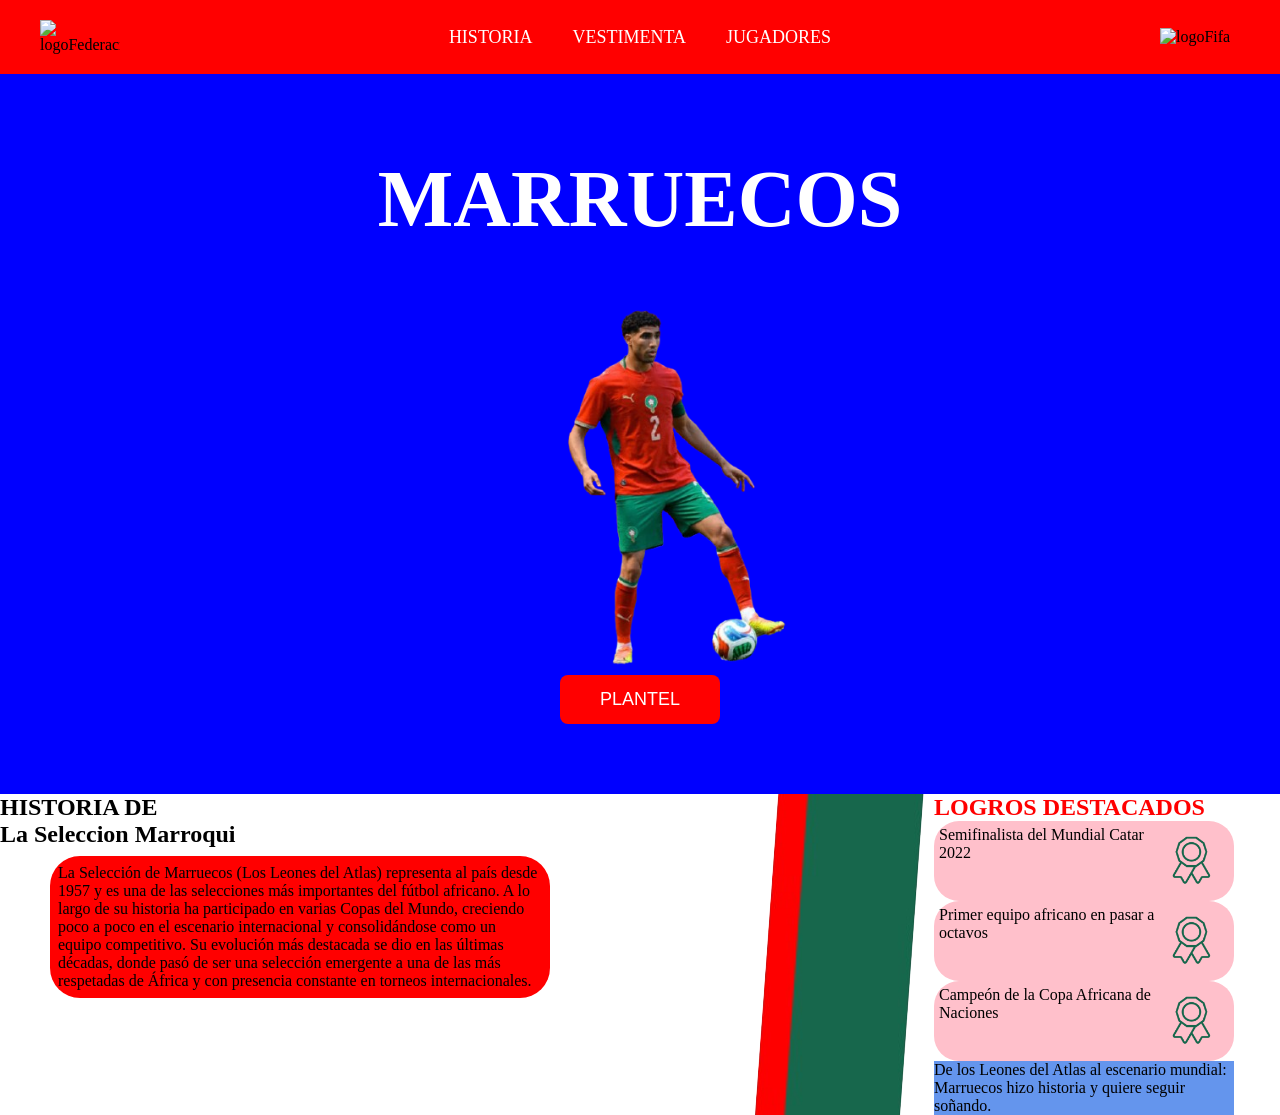
==== ITS/expUsuario/Marruecos/index.html @ bc33ab21 "actualizo trabajo de exp de usuario" ====
<!DOCTYPE html>
<html lang="en">
<head>
    <meta charset="UTF-8">
    <meta name="viewport" content="width=device-width, initial-scale=1.0">
    <title>Marruecos</title>
    <link rel="stylesheet" href="style.css">
</head>
<body>
    <header>
        <nav class="navBar">
            <img src="" alt="logoFederacion">


            <ul>
                <li><a>HISTORIA</a></li>
                <li><a>VESTIMENTA</a></li>
                <li><a>JUGADORES</a></li>
            </ul>
            
            <img src="" alt="logoFifa">

        </nav>
    </header>
    <section class="hero">
        <h1 id="titleHero">MARRUECOS</h1>
        <img id="hakimiHero" src="./src/hakimi.png" alt="Hakimi">
        <button id="buttonHero">PLANTEL</button>
    </section>
    <section class="historia">

        <div class="historiaIzq">
            <h2>HISTORIA DE</h2>
            <h2>La Seleccion Marroqui</h2>

            <div id="historiaCardIzq">
                <p>La Selección de Marruecos (Los Leones del Atlas) representa al país desde 1957 y es una de las selecciones más importantes del fútbol africano.
                    A lo largo de su historia ha participado en varias Copas del Mundo, creciendo poco a poco en el escenario internacional y consolidándose como un equipo competitivo.
                    Su evolución más destacada se dio en las últimas décadas, donde pasó de ser una selección emergente a una de las más respetadas de África y con presencia constante en torneos internacionales.
                </p>
            </div>
        </div>
        
            <img class="separador" src="./src/separador.png" alt="Separador">

        <div class="historiaDer">
            <h2>LOGROS DESTACADOS</h2>

            <div id="historiaCardDer1">
                <p>Semifinalista del Mundial Catar 2022</p>

                <img src="./src/insignea.png" alt="">
            </div>
            <div id="historiaCardDer2">
                <p>Primer equipo africano en pasar a octavos</p>

                <img src="./src/insignea.png" alt="">
            </div>
            <div id="historiaCardDer3">
                <p>Campeón de la Copa Africana de Naciones</p>

                <img src="./src/insignea.png" alt="">
            </div>

            <p id="ultimop">De los Leones del Atlas al escenario mundial: Marruecos hizo historia y quiere seguir soñando.
            </p>
        </div>
    </section>
</body>
</html>
---- ITS/expUsuario/Marruecos/style.css ----
*{
    margin: 0;
    padding: 0;
    box-sizing: border-box;
}

/* ---------- NAVBAR ---------- */

.navBar{
    background-color: red;

    display: flex;

    justify-content: space-between;

    align-items: center;

    padding: 20px 40px;
}

.navBar img{
    width: 80px;
}

.navBar ul{
    display: flex;

    gap: 40px;

    list-style: none;
}

.navBar a{
    color: white;

    font-size: 18px;

    text-decoration: none;

    cursor: pointer;
}

/* ---------- HERO ---------- */

.hero{
    background-color: blue;

    height: 80vh;

    position: relative;

    display: flex;

    justify-content: center;

    align-items: center;

    flex-direction: column;

    overflow: hidden;
}

#titleHero{
    position: absolute;

    top: 80px;

    z-index: 1;

    color: white;

    font-size: 5rem;
}

#hakimiHero{
    position: absolute;

    z-index: 2;

    max-height: 75%;
}

#buttonHero{
    position: absolute;

    bottom: 70px;

    z-index: 3;

    padding: 14px 40px;

    border: none;

    border-radius: 8px;

    background-color: red;

    color: white;

    font-size: 18px;

    cursor: pointer;
}

/* ---------- HISTORIA ---------- */

.historia{
    display: flex;



}

#historiaCardIzq{
    background-color: red;
    
    padding: 8px;
    margin: 8px;
    margin-right: 200px;
    margin-left: 50px;

    max-width: 500px;

    border-radius: 30px;
}


#historiaCardDer1 ,
#historiaCardDer2 ,
#historiaCardDer3{
    display: flex;
    padding: 5px;
    border-radius: 25px;

    background-color: pink;

    width: 300px;

} 

/*Tamaño de imagenes de las cards en la derecha*/
#historiaCardDer1 img,
#historiaCardDer2 img,
#historiaCardDer3 img{

    height: 70px;
}

.historiaDer{
    display: flex;
    flex-direction: column;
}

.historiaDer h2{
    color: red;

}

#ultimop{
    background-color: cornflowerblue;
    width: 300px;
}
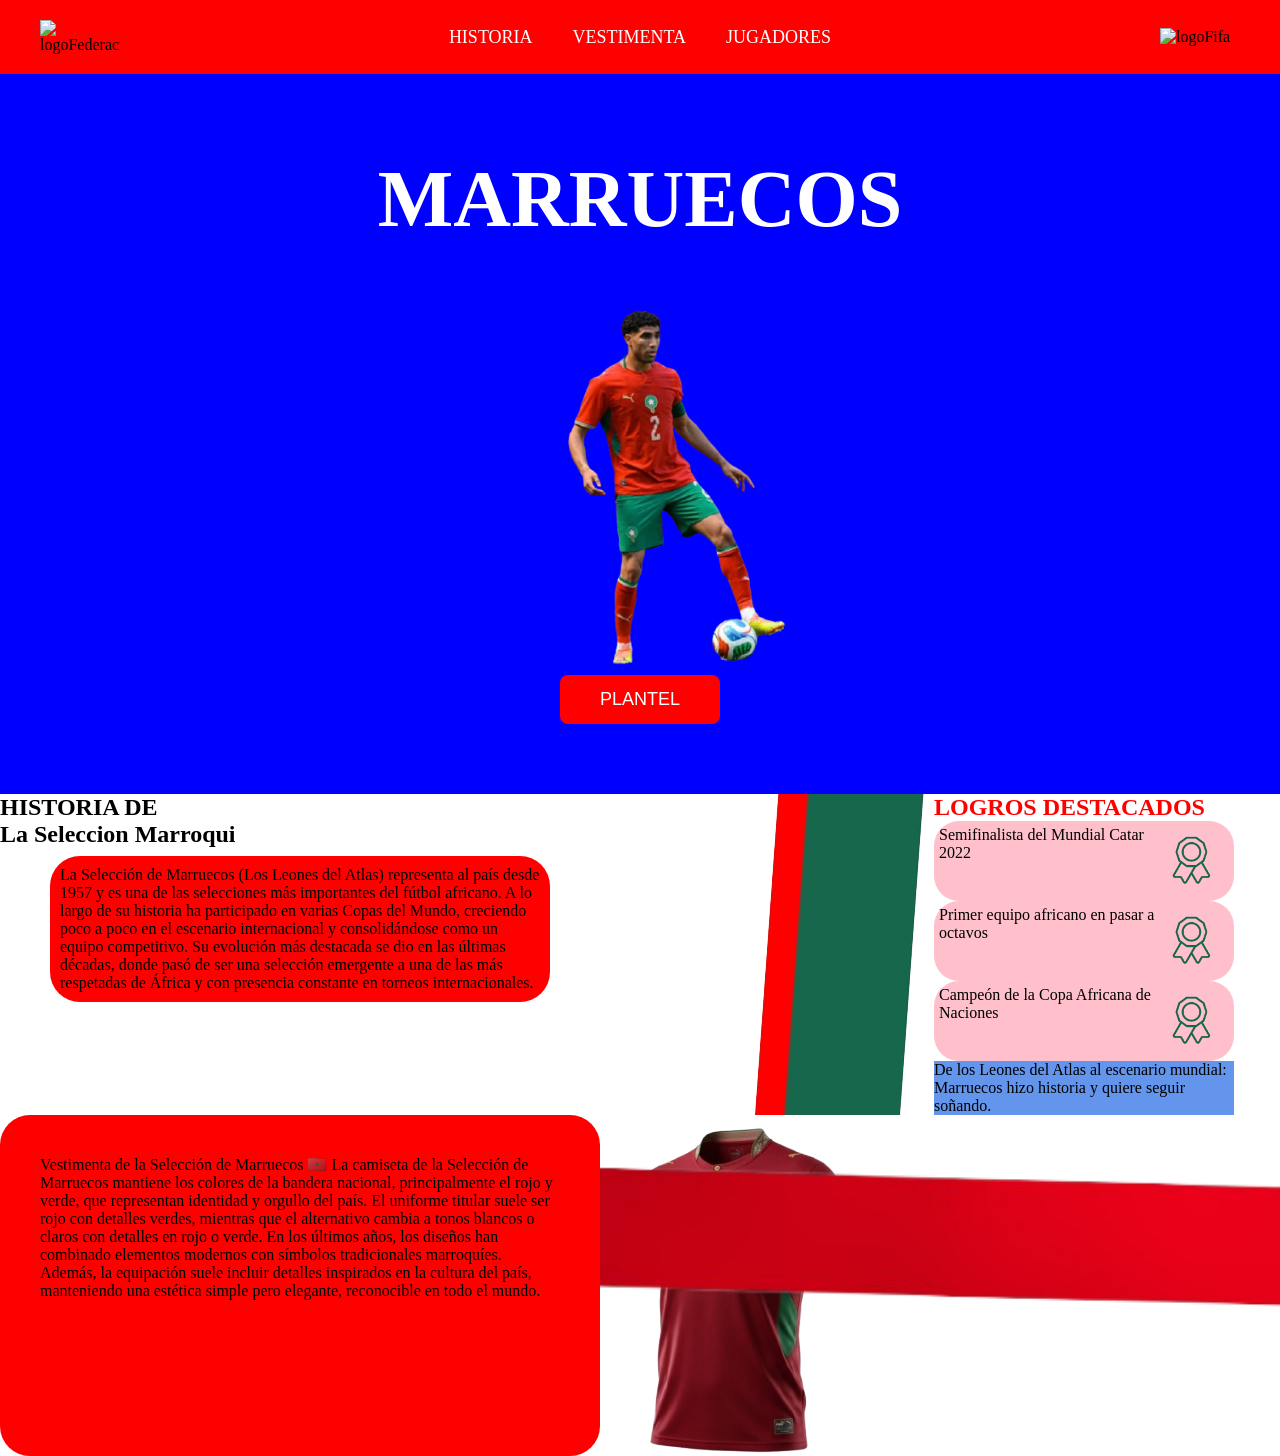
==== commit c933350e: "actualizacion" ====
--- a/ITS/expUsuario/Marruecos/index.html
+++ b/ITS/expUsuario/Marruecos/index.html
@@ -66,5 +66,22 @@
             </p>
         </div>
     </section>
+    <section class="vestimenta">
+           <img id="separadorHistoria"src="./src/separadorVestimenta.png" alt="">
+   
+        <div>
+            <div class="vestimentaTxt">
+                    <p>
+                Vestimenta de la Selección de Marruecos 🇲🇦
+                La camiseta de la Selección de Marruecos mantiene los colores de la bandera nacional, principalmente el rojo y verde, que representan identidad y orgullo del país.
+                El uniforme titular suele ser rojo con detalles verdes, mientras que el alternativo cambia a tonos blancos o claros con detalles en rojo o verde. En los últimos años, los diseños han combinado elementos modernos con símbolos tradicionales marroquíes.
+                Además, la equipación suele incluir detalles inspirados en la cultura del país, manteniendo una estética simple pero elegante, reconocible en todo el mundo.
+
+            </p>
+            </div>
+              <img src="./src/vestimenta.png" alt="">
+        </div>
+      
+    </section>
 </body>
 </html>
--- a/ITS/expUsuario/Marruecos/style.css
+++ b/ITS/expUsuario/Marruecos/style.css
@@ -114,7 +114,7 @@
 #historiaCardIzq{
     background-color: red;
     
-    padding: 8px;
+    padding: 10px;
     margin: 8px;
     margin-right: 200px;
     margin-left: 50px;
@@ -159,4 +159,40 @@
 #ultimop{
     background-color: cornflowerblue;
     width: 300px;
+}
+
+
+
+.vestimenta{
+    display: flex;
+    position: relative;
+}
+
+.vestimenta div{
+    display: flex;
+    justify-content: center;
+}
+
+
+.vestimentaTxt{
+    position: relative;
+    background-color: red;
+    width: 600px;
+
+    padding: 40px;
+    border-radius: 30px;
+
+    z-index: 2;
+
+}
+
+#separadorHistoria{
+    position: absolute;
+    width: 100%;
+    z-index: 0;
+}
+
+#historiaCamiseta{
+    position: absolute;
+    z-index: 10;
 }
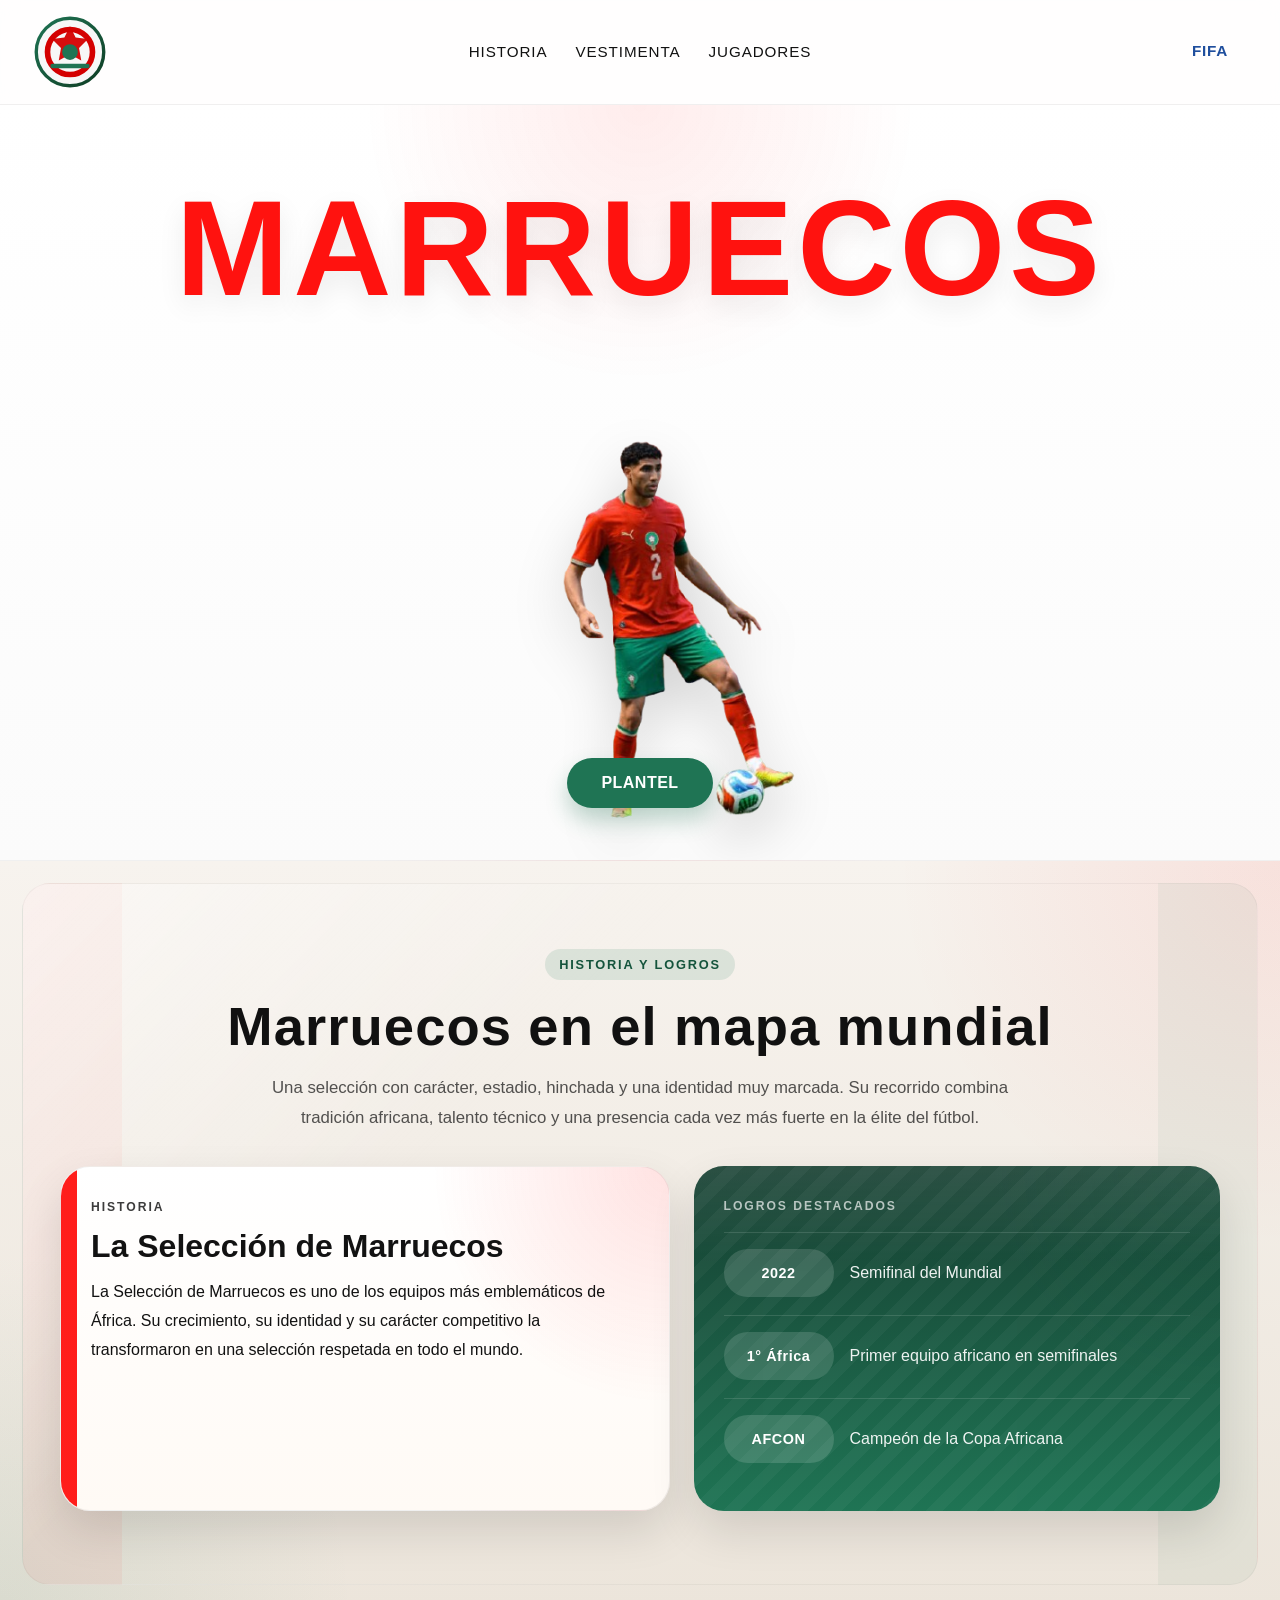
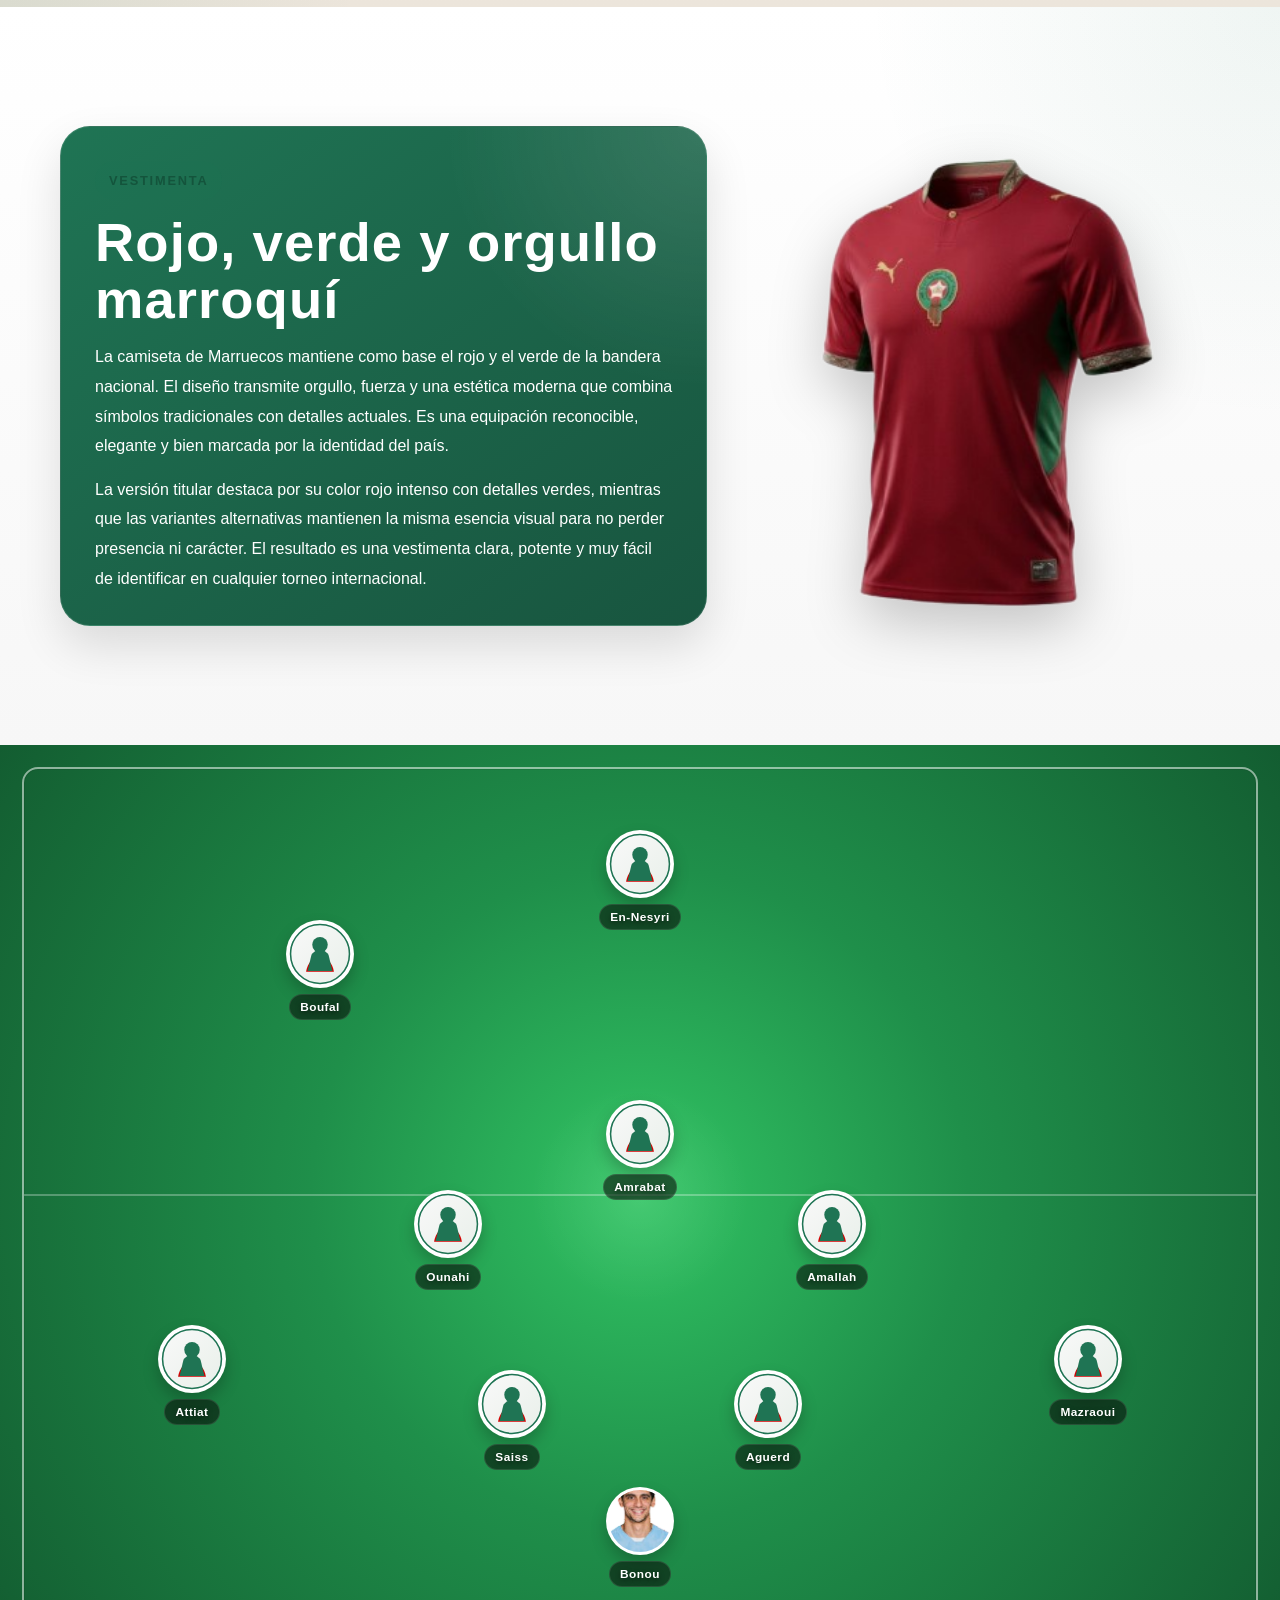
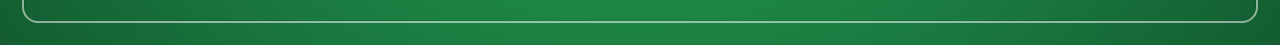
==== commit d6742511: "a" ====
--- a/ITS/expUsuario/Marruecos/index.html
+++ b/ITS/expUsuario/Marruecos/index.html
@@ -1,87 +1,163 @@
 <!DOCTYPE html>
-<html lang="en">
+<html lang="es">
+
 <head>
-    <meta charset="UTF-8">
-    <meta name="viewport" content="width=device-width, initial-scale=1.0">
-    <title>Marruecos</title>
-    <link rel="stylesheet" href="style.css">
+<meta charset="UTF-8">
+<meta name="viewport" content="width=device-width, initial-scale=1.0">
+<title>Marruecos</title>
+
+<link rel="stylesheet" href="style.css">
 </head>
+
 <body>
-    <header>
-        <nav class="navBar">
-            <img src="" alt="logoFederacion">
+
+<header>
+<nav class="navBar">
+
+<img src="./src/logo-federacion.svg" alt="logoFederacion">
+
+<ul>
+<li><a>HISTORIA</a></li>
+<li><a>VESTIMENTA</a></li>
+<li><a>JUGADORES</a></li>
+</ul>
+
+<img src="./src/logo-fifa.svg" alt="logoFifa">
+
+</nav>
+</header>
+
+<section class="hero">
+
+<h1 id="titleHero">MARRUECOS</h1>
+
+<img id="hakimiHero" src="./src/hakimi.png">
+
+<button id="buttonHero">PLANTEL</button>
+
+</section>
+
+<section class="historia">
+<div class="seccionIntro">
+<span class="etiquetaSeccion">Historia y logros</span>
+<h2>Marruecos en el mapa mundial</h2>
+<p>Una selección con carácter, estadio, hinchada y una identidad muy marcada. Su recorrido combina tradición africana, talento técnico y una presencia cada vez más fuerte en la élite del fútbol.</p>
+</div>
+
+<div class="historiaLayout">
+
+<article class="tarjetaHistoria tarjetaHistoriaPrincipal">
+<span class="miniEtiqueta">Historia</span>
+<h3>La Selección de Marruecos</h3>
+<p>La Selección de Marruecos es uno de los equipos más emblemáticos de África. Su crecimiento, su identidad y su carácter competitivo la transformaron en una selección respetada en todo el mundo.</p>
+</article>
+
+<article class="tarjetaHistoria tarjetaLogros">
+<span class="miniEtiqueta">Logros destacados</span>
+<div class="logroItem"><strong>2022</strong><span>Semifinal del Mundial</span></div>
+<div class="logroItem"><strong>1° África</strong><span>Primer equipo africano en semifinales</span></div>
+<div class="logroItem"><strong>AFCON</strong><span>Campeón de la Copa Africana</span></div>
+</article>
+
+</div>
+
+</section>
+
+<section class="vestimenta">
+
+<div class="vestimentaTxt">
+<span class="etiquetaSeccion">Vestimenta</span>
+<h2>Rojo, verde y orgullo marroquí</h2>
+<p>La camiseta de Marruecos mantiene como base el rojo y el verde de la bandera nacional. El diseño transmite orgullo, fuerza y una estética moderna que combina símbolos tradicionales con detalles actuales. Es una equipación reconocible, elegante y bien marcada por la identidad del país.</p>
+<p>La versión titular destaca por su color rojo intenso con detalles verdes, mientras que las variantes alternativas mantienen la misma esencia visual para no perder presencia ni carácter. El resultado es una vestimenta clara, potente y muy fácil de identificar en cualquier torneo internacional.</p>
+</div>
+
+<img id="historiaCamiseta" src="./src/vestimenta.png">
+
+</section>
+
+<!-- 🔥 CANCHA -->
+<section class="cancha">
+
+<!-- DELANTEROS -->
+<div class="jugador" data-nombre="En-Nesyri" data-pos="Delantero" data-suplentes="El Kaabi, Aboukhlal" style="top:15%; left:50%;">
+<img src="./src/jugador-placeholder.svg">
+<span>En-Nesyri</span>
+</div>
 
 
-            <ul>
-                <li><a>HISTORIA</a></li>
-                <li><a>VESTIMENTA</a></li>
-                <li><a>JUGADORES</a></li>
-            </ul>
-            
-            <img src="" alt="logoFifa">
 
-        </nav>
-    </header>
-    <section class="hero">
-        <h1 id="titleHero">MARRUECOS</h1>
-        <img id="hakimiHero" src="./src/hakimi.png" alt="Hakimi">
-        <button id="buttonHero">PLANTEL</button>
-    </section>
-    <section class="historia">
+<div class="jugador" data-nombre="Boufal" data-pos="Extremo" data-suplentes="Abde" style="top:25%; left:25%;">
+<img  id="imagenmodal"src="./src/jugador-placeholder.svg">
+<span>Boufal</span>
+</div>
 
-        <div class="historiaIzq">
-            <h2>HISTORIA DE</h2>
-            <h2>La Seleccion Marroqui</h2>
+<!-- MEDIO -->
+<div class="jugador" data-nombre="Amrabat" data-pos="Mediocentro" data-suplentes="El Khannouss" style="top:45%; left:50%;">
+<img src="./src/jugador-placeholder.svg">
+<span>Amrabat</span>
+</div>
 
-            <div id="historiaCardIzq">
-                <p>La Selección de Marruecos (Los Leones del Atlas) representa al país desde 1957 y es una de las selecciones más importantes del fútbol africano.
-                    A lo largo de su historia ha participado en varias Copas del Mundo, creciendo poco a poco en el escenario internacional y consolidándose como un equipo competitivo.
-                    Su evolución más destacada se dio en las últimas décadas, donde pasó de ser una selección emergente a una de las más respetadas de África y con presencia constante en torneos internacionales.
-                </p>
-            </div>
-        </div>
-        
-            <img class="separador" src="./src/separador.png" alt="Separador">
+<div class="jugador" data-nombre="Ounahi" data-pos="Interior" data-suplentes="El Aynaoui" style="top:55%; left:35%;">
+<img src="./src/jugador-placeholder.svg">
+<span>Ounahi</span>
+</div>
 
-        <div class="historiaDer">
-            <h2>LOGROS DESTACADOS</h2>
+<div class="jugador" data-nombre="Amallah" data-pos="Interior" data-suplentes="Richardson" style="top:55%; left:65%;">
+<img src="./src/jugador-placeholder.svg">
+<span>Amallah</span>
+</div>
 
-            <div id="historiaCardDer1">
-                <p>Semifinalista del Mundial Catar 2022</p>
+<!-- DEFENSA -->
+<div class="jugador" data-nombre="Mazraoui" data-pos="LD" data-suplentes="Varela" style="top:70%; left:85%;">
+<img src="./src/jugador-placeholder.svg">
+<span>Mazraoui</span>
+</div>
 
-                <img src="./src/insignea.png" alt="">
-            </div>
-            <div id="historiaCardDer2">
-                <p>Primer equipo africano en pasar a octavos</p>
+<div class="jugador" data-nombre="Aguerd" data-pos="DFC" data-suplentes="Saiss" style="top:75%; left:60%;">
+<img src="./src/jugador-placeholder.svg">
+<span>Aguerd</span>
+</div>
 
-                <img src="./src/insignea.png" alt="">
-            </div>
-            <div id="historiaCardDer3">
-                <p>Campeón de la Copa Africana de Naciones</p>
+<div class="jugador" data-nombre="Saiss" data-pos="DFC" data-suplentes="El Yamiq" style="top:75%; left:40%;">
+<img src="./src/jugador-placeholder.svg">
+<span>Saiss</span>
+</div>
 
-                <img src="./src/insignea.png" alt="">
-            </div>
+<div class="jugador" data-nombre="Attiat-Allah" data-pos="LI" data-suplentes="Masina" style="top:70%; left:15%;">
+<img src="./src/jugador-placeholder.svg">
+<span>Attiat</span>
+</div>
 
-            <p id="ultimop">De los Leones del Atlas al escenario mundial: Marruecos hizo historia y quiere seguir soñando.
-            </p>
-        </div>
-    </section>
-    <section class="vestimenta">
-           <img id="separadorHistoria"src="./src/separadorVestimenta.png" alt="">
-   
-        <div>
-            <div class="vestimentaTxt">
-                    <p>
-                Vestimenta de la Selección de Marruecos 🇲🇦
-                La camiseta de la Selección de Marruecos mantiene los colores de la bandera nacional, principalmente el rojo y verde, que representan identidad y orgullo del país.
-                El uniforme titular suele ser rojo con detalles verdes, mientras que el alternativo cambia a tonos blancos o claros con detalles en rojo o verde. En los últimos años, los diseños han combinado elementos modernos con símbolos tradicionales marroquíes.
-                Además, la equipación suele incluir detalles inspirados en la cultura del país, manteniendo una estética simple pero elegante, reconocible en todo el mundo.
+<!-- ARQUERO -->
+<div class="jugador" data-nombre="Bono" data-pos="Arquero" data-suplentes="Munir, Benabid" style="top:88%; left:50%;">
+<img id="imagenmodal"src="./src/bonou.png">
+<span>Bonou</span>
+</div>
 
-            </p>
-            </div>
-              <img src="./src/vestimenta.png" alt="">
-        </div>
-      
-    </section>
+</section>
+
+<!-- MODAL -->
+<div class="modal">
+
+<div class="card">
+
+<button class="cerrar">✖</button>
+
+<img id="imagenmodal">
+<h1 id="nombre"></h1>
+
+<p id="pos"></p>
+
+<h3>Suplentes</h3>
+
+<ul id="lista"></ul>
+
+</div>
+
+</div>
+
+<script src="script.js"></script>
+
 </body>
 </html>
--- a/ITS/expUsuario/Marruecos/style.css
+++ b/ITS/expUsuario/Marruecos/style.css
@@ -1,198 +1,735 @@
+:root{
+    --rojo: #ff120f;
+    --rojo-oscuro: #cc0000;
+    --verde: #1f7454;
+    --verde-oscuro: #14543c;
+    --fondo: #f7f4ef;
+    --panel: rgba(255, 255, 255, 0.95);
+    --texto: #121212;
+    --texto-suave: rgba(18, 18, 18, 0.72);
+    --borde: rgba(0, 0, 0, 0.08);
+    --sombra: 0 20px 45px rgba(0, 0, 0, 0.12);
+}
+
 *{
     margin: 0;
     padding: 0;
     box-sizing: border-box;
 }
 
+html{
+    scroll-behavior: smooth;
+}
+
+body{
+    font-family: Arial, Helvetica, sans-serif;
+    background: var(--fondo);
+    color: var(--texto);
+    overflow-x: hidden;
+}
+
+img{
+    max-width: 100%;
+    display: block;
+}
+
+a{
+    color: inherit;
+    text-decoration: none;
+}
+
 /* ---------- NAVBAR ---------- */
 
 .navBar{
-    background-color: red;
-
+    background: rgba(255, 255, 255, 0.9);
     display: flex;
-
     justify-content: space-between;
-
     align-items: center;
-
-    padding: 20px 40px;
+    gap: 24px;
+    padding: 16px 34px;
+    position: sticky;
+    top: 0;
+    z-index: 50;
+    border-bottom: 1px solid rgba(0, 0, 0, 0.06);
+    backdrop-filter: blur(10px);
 }
 
 .navBar img{
-    width: 80px;
+    width: 72px;
+    height: 72px;
+    object-fit: contain;
 }
 
 .navBar ul{
     display: flex;
-
-    gap: 40px;
-
+    gap: 28px;
     list-style: none;
+    flex-wrap: wrap;
+    justify-content: center;
 }
 
 .navBar a{
+    color: #111111;
+    font-size: 0.95rem;
+    letter-spacing: 0.06em;
+    font-weight: 500;
+    position: relative;
+    padding-bottom: 6px;
+    text-transform: uppercase;
+}
+
+.navBar a::after{
+    content: "";
+    position: absolute;
+    left: 0;
+    bottom: 0;
+    width: 100%;
+    height: 2px;
+    background: linear-gradient(90deg, var(--rojo), var(--verde));
+    transform: scaleX(0);
+    transform-origin: left;
+    transition: transform 0.25s ease;
+}
+
+.navBar a:hover::after{
+    transform: scaleX(1);
+}
+
+/* ---------- HERO ---------- */
+
+.hero{
+    min-height: 84vh;
+    position: relative;
+    display: flex;
+    justify-content: center;
+    align-items: center;
+    flex-direction: column;
+    overflow: hidden;
+    background:
+        radial-gradient(circle at top, rgba(255, 18, 15, 0.08), transparent 28%),
+        linear-gradient(180deg, #ffffff 0%, #fbfbfb 100%);
+    border-bottom: 1px solid rgba(0, 0, 0, 0.06);
+}
+
+#titleHero{
+    position: absolute;
+    top: 84px;
+    z-index: 2;
+    font-size: clamp(4rem, 13vw, 8.5rem);
+    line-height: 0.88;
+    letter-spacing: 0.03em;
+    text-align: center;
+    text-transform: uppercase;
+    color: var(--rojo);
+    text-shadow: 0 10px 28px rgba(0, 0, 0, 0.08);
+}
+
+#titleHero::after{
+    content: "";
+    display: block;
+    width: min(240px, 70vw);
+    height: 0;
+    margin: 16px auto 0;
+}
+
+#hakimiHero{
+    position: absolute;
+    inset: auto auto 0 auto;
+    max-height: 76%;
+    z-index: 1;
+    filter: drop-shadow(0 22px 26px rgba(0, 0, 0, 0.16));
+}
+
+#buttonHero{
+    position: absolute;
+    bottom: 52px;
+    z-index: 3;
+    padding: 16px 34px;
+    border: none;
+    border-radius: 999px;
+    background: #1f7454;
     color: white;
-
-    font-size: 18px;
-
-    text-decoration: none;
-
     cursor: pointer;
-}
-
-/* ---------- HERO ---------- */
-
-.hero{
-    background-color: blue;
-
-    height: 80vh;
-
-    position: relative;
-
-    display: flex;
-
+    font-size: 1rem;
+    font-weight: 700;
+    letter-spacing: 0.03em;
+    box-shadow: 0 12px 22px rgba(31, 116, 84, 0.28);
+    transition: transform 0.25s ease, box-shadow 0.25s ease;
+}
+
+#buttonHero:hover{
+    transform: translateY(-2px) scale(1.02);
+    box-shadow: 0 16px 28px rgba(31, 116, 84, 0.38);
+}
+
+/* ---------- HISTORIA ---------- */
+
+.historia{
+    position: relative;
+    padding: 88px min(6vw, 60px) 96px;
+    overflow: hidden;
+    background:
+        radial-gradient(circle at top right, rgba(255, 18, 15, 0.08), transparent 26%),
+        radial-gradient(circle at bottom left, rgba(31, 116, 84, 0.09), transparent 24%),
+        linear-gradient(180deg, #f7f3ee 0%, #ece5db 100%);
+}
+
+.historia::before{
+    content: "";
+    position: absolute;
+    inset: 22px;
+    border-radius: 28px;
+    border: 1px solid rgba(0, 0, 0, 0.04);
+    background:
+        linear-gradient(135deg, rgba(255, 255, 255, 0.42), transparent 35%),
+        linear-gradient(90deg, rgba(255, 18, 15, 0.05) 0 8%, transparent 8% 92%, rgba(31, 116, 84, 0.05) 92% 100%);
+    pointer-events: none;
+}
+
+.seccionIntro{
+    position: relative;
+    z-index: 2;
+    max-width: 920px;
+    margin: 0 auto 34px;
+    text-align: center;
+}
+
+.etiquetaSeccion{
+    display: inline-block;
+    padding: 8px 14px;
+    border-radius: 999px;
+    background: rgba(31, 116, 84, 0.12);
+    color: var(--verde-oscuro);
+    font-size: 0.8rem;
+    font-weight: 800;
+    letter-spacing: 0.14em;
+    text-transform: uppercase;
+}
+
+.seccionIntro h2,
+.vestimentaTxt h2{
+    margin-top: 18px;
+    font-size: clamp(2rem, 5vw, 3.4rem);
+    line-height: 1.05;
+    letter-spacing: 0.02em;
+    color: #111111;
+}
+
+.seccionIntro p{
+    margin: 18px auto 0;
+    max-width: 760px;
+    line-height: 1.75;
+    color: var(--texto-suave);
+    font-size: 1.05rem;
+}
+
+.historiaLayout{
+    position: relative;
+    z-index: 2;
+    display: grid;
+    grid-template-columns: 1.1fr 0.95fr;
+    gap: 24px;
+}
+
+.tarjetaHistoria{
+    position: relative;
+    border-radius: 30px;
+    padding: 30px 30px 32px;
+    box-shadow: var(--sombra);
+    overflow: hidden;
+}
+
+.tarjetaHistoria::before{
+    content: "";
+    position: absolute;
+    inset: 0;
+    pointer-events: none;
+}
+
+.tarjetaHistoriaPrincipal{
+    background:
+        radial-gradient(circle at top right, rgba(255, 18, 15, 0.12), transparent 34%),
+        linear-gradient(180deg, #ffffff 0%, #fffaf5 100%);
+    border: 1px solid rgba(0, 0, 0, 0.06);
+}
+
+.tarjetaHistoriaPrincipal::before{
+    background: linear-gradient(90deg, var(--rojo) 0 16px, transparent 16px);
+    opacity: 0.95;
+}
+
+.tarjetaLogros{
+    background:
+        radial-gradient(circle at top right, rgba(31, 116, 84, 0.16), transparent 36%),
+        linear-gradient(180deg, #163f31 0%, #1f7454 100%);
+    color: white;
+}
+
+.tarjetaLogros::before{
+    background:
+        linear-gradient(180deg, rgba(255, 255, 255, 0.14), transparent 28%),
+        repeating-linear-gradient(135deg, rgba(255, 255, 255, 0.06) 0 12px, transparent 12px 24px);
+    opacity: 0.65;
+}
+
+.miniEtiqueta{
+    display: inline-flex;
+    align-items: center;
+    gap: 8px;
+    font-size: 0.76rem;
+    font-weight: 800;
+    letter-spacing: 0.16em;
+    text-transform: uppercase;
+    color: inherit;
+    opacity: 0.82;
+}
+
+.tarjetaHistoria h3{
+    margin-top: 14px;
+    font-size: clamp(1.4rem, 3vw, 2rem);
+    line-height: 1.1;
+}
+
+.tarjetaHistoria p{
+    margin-top: 14px;
+    line-height: 1.8;
+    color: inherit;
+}
+
+.tarjetaLogros .miniEtiqueta{
+    color: rgba(255, 255, 255, 0.82);
+}
+
+.logroItem{
+    display: grid;
+    grid-template-columns: 110px 1fr;
+    gap: 16px;
+    align-items: center;
+    padding: 16px 0;
+    border-top: 1px solid rgba(255, 255, 255, 0.12);
+}
+
+.logroItem:first-of-type{
+    margin-top: 18px;
+}
+
+.logroItem strong{
+    display: inline-flex;
+    align-items: center;
     justify-content: center;
-
+    min-height: 48px;
+    padding: 10px 14px;
+    border-radius: 999px;
+    background: rgba(255, 255, 255, 0.14);
+    font-size: 0.9rem;
+    letter-spacing: 0.04em;
+}
+
+.logroItem span{
+    line-height: 1.5;
+    color: rgba(255, 255, 255, 0.92);
+}
+
+.logroItem + .logroItem{
+    margin-top: 2px;
+}
+
+/* ---------- VESTIMENTA ---------- */
+
+.vestimenta{
+    position: relative;
+    display: grid;
+    grid-template-columns: 1.15fr 0.85fr;
     align-items: center;
-
-    flex-direction: column;
-
+    gap: 34px;
+    padding: 96px min(6vw, 60px);
+    min-height: 82vh;
     overflow: hidden;
-}
-
-#titleHero{
-    position: absolute;
-
-    top: 80px;
-
-    z-index: 1;
-
+    background:
+        radial-gradient(circle at top right, rgba(31, 116, 84, 0.07), transparent 28%),
+        linear-gradient(180deg, #ffffff 0%, #f7f7f7 100%);
+}
+
+.vestimentaTxt{
+    position: relative;
+    z-index: 2;
+    width: 100%;
+    background:
+        radial-gradient(circle at top right, rgba(255, 255, 255, 0.12), transparent 32%),
+        linear-gradient(145deg, #1f7454, #18553f);
+    border: 1px solid rgba(255, 255, 255, 0.12);
+    padding: 34px 34px 32px;
+    border-radius: 30px;
+    line-height: 1.85;
+    box-shadow: var(--sombra);
     color: white;
-
-    font-size: 5rem;
-}
-
-#hakimiHero{
-    position: absolute;
-
+}
+
+.vestimentaTxt h2{
+    color: white;
+    margin-top: 14px;
+    margin-bottom: 14px;
+}
+
+.vestimentaTxt p{
+    margin-top: 14px;
+}
+
+.vestimentaTxt p:first-of-type{
+    margin-top: 0;
+}
+
+#historiaCamiseta{
+    position: relative;
     z-index: 2;
-
-    max-height: 75%;
-}
-
-#buttonHero{
-    position: absolute;
-
-    bottom: 70px;
-
-    z-index: 3;
-
-    padding: 14px 40px;
-
-    border: none;
-
-    border-radius: 8px;
-
-    background-color: red;
-
-    color: white;
-
-    font-size: 18px;
-
-    cursor: pointer;
-}
-
-/* ---------- HISTORIA ---------- */
-
-.historia{
-    display: flex;
-
-
-
-}
-
-#historiaCardIzq{
-    background-color: red;
-    
-    padding: 10px;
-    margin: 8px;
-    margin-right: 200px;
-    margin-left: 50px;
-
-    max-width: 500px;
-
-    border-radius: 30px;
-}
-
-
-#historiaCardDer1 ,
-#historiaCardDer2 ,
-#historiaCardDer3{
-    display: flex;
-    padding: 5px;
-    border-radius: 25px;
-
-    background-color: pink;
-
-    width: 300px;
-
-} 
-
-/*Tamaño de imagenes de las cards en la derecha*/
-#historiaCardDer1 img,
-#historiaCardDer2 img,
-#historiaCardDer3 img{
-
-    height: 70px;
-}
-
-.historiaDer{
+    width: min(380px, 100%);
+    margin: 0 auto;
+    filter: drop-shadow(0 20px 28px rgba(0, 0, 0, 0.22));
+    align-self: center;
+}
+
+/* ---------- CANCHA ---------- */
+
+.cancha{
+    position: relative;
+    min-height: 100vh;
+    overflow: hidden;
+    background:
+        radial-gradient(circle at center, rgba(255, 255, 255, 0.10), transparent 14%),
+        radial-gradient(circle at center, #31c463 0%, #1f8f4a 42%, #135d31 100%);
+}
+
+.cancha::before{
+    content: "";
+    position: absolute;
+    inset: 22px;
+    border: 2px solid rgba(255, 255, 255, 0.52);
+    border-radius: 16px;
+    box-shadow: inset 0 0 0 1px rgba(0, 0, 0, 0.08);
+}
+
+.cancha::after{
+    content: "";
+    position: absolute;
+    left: 50%;
+    top: 50%;
+    width: calc(100% - 48px);
+    height: 2px;
+    transform: translate(-50%, -50%);
+    background: rgba(255, 255, 255, 0.28);
+}
+
+/* ---------- JUGADORES ---------- */
+
+.jugador{
+    position: absolute;
+    transform: translate(-50%, -50%);
+    width: 96px;
     display: flex;
     flex-direction: column;
-}
-
-.historiaDer h2{
-    color: red;
-
-}
-
-#ultimop{
-    background-color: cornflowerblue;
-    width: 300px;
-}
-
-
-
-.vestimenta{
-    display: flex;
-    position: relative;
-}
-
-.vestimenta div{
+    align-items: center;
+    cursor: pointer;
+    transition: transform 0.25s ease, filter 0.25s ease;
+    z-index: 2;
+}
+
+.jugador:hover{
+    transform: translate(-50%, -50%) scale(1.12);
+    filter: drop-shadow(0 10px 18px rgba(0, 0, 0, 0.25));
+}
+
+.jugador img{
+    width: 68px;
+    height: 68px;
+    border-radius: 50%;
+    border: 3px solid rgba(255, 255, 255, 0.96);
+    object-fit: cover;
+    background: #fff;
+    box-shadow: 0 8px 16px rgba(0, 0, 0, 0.22);
+}
+
+.jugador span{
+    margin-top: 6px;
+    padding: 5px 10px;
+    border-radius: 999px;
+    font-size: 0.74rem;
+    font-weight: 700;
+    letter-spacing: 0.04em;
+    color: white;
+    background: rgba(10, 24, 14, 0.62);
+    border: 1px solid rgba(255, 255, 255, 0.10);
+    text-shadow: 0 2px 5px rgba(0, 0, 0, 0.5);
+}
+
+/* ---------- MODAL ---------- */
+
+.modal{
+    position: fixed;
+    inset: 0;
+    background: rgba(0, 0, 0, 0.65);
+    backdrop-filter: blur(8px);
     display: flex;
     justify-content: center;
-}
-
-
-.vestimentaTxt{
-    position: relative;
-    background-color: red;
-    width: 600px;
-
-    padding: 40px;
-    border-radius: 30px;
-
-    z-index: 2;
-
-}
-
-#separadorHistoria{
-    position: absolute;
-    width: 100%;
-    z-index: 0;
-}
-
-#historiaCamiseta{
-    position: absolute;
-    z-index: 10;
+    align-items: center;
+    opacity: 0;
+    pointer-events: none;
+    transition: opacity 0.28s ease;
+    padding: 20px;
+    z-index: 100;
+}
+
+.modal.abierto{
+    opacity: 1;
+    pointer-events: auto;
+}
+
+.card{
+    width: min(920px, 100%);
+    background: rgba(rgb(0, 0, 0), rgb(0, 0, 0), rgb(0, 0, 0), 0,2);
+    border: 1px solid rgba(0, 0, 0, 0.08);
+    padding: 34px;
+    border-radius: 28px;
+    position: relative;
+    transform: scale(0.92);
+    transition: transform 0.28s ease;
+    box-shadow: 0 30px 70px rgba(0, 0, 0, 0.24);
+}
+
+.modal.abierto .card{
+    transform: scale(1);
+}
+
+.cerrar{
+    position: absolute;
+    top: 14px;
+    right: 18px;
+    border: none;
+    background: #f2f2f2;
+    color: #111111;
+    width: 42px;
+    height: 42px;
+    border-radius: 50%;
+    font-size: 1.25rem;
+    cursor: pointer;
+    transition: transform 0.2s ease, background 0.2s ease;
+}
+
+.cerrar:hover{
+    transform: rotate(90deg);
+    background: rgba(31, 116, 84, 0.14);
+}
+
+/* CONTENIDO */
+.contenido{
+    display: flex;
+    justify-content: space-between;
+    gap: 40px;
+    align-items: flex-start;
+}
+
+/* PRINCIPAL */
+.principal{
+    text-align: center;
+    flex: 1.1;
+}
+
+.principal img{
+    width: 180px;
+    height: 180px;
+    margin: 0 auto 16px;
+    border-radius: 50%;
+    border: 4px solid rgba(255, 255, 255, 0.95);
+    object-fit: cover;
+    box-shadow: 0 18px 35px rgba(0, 0, 0, 0.25);
+}
+
+/* SUPLENTES */
+.suplentes{
+    flex: 1;
+}
+
+.carrusel{
+    display: flex;
+    gap: 12px;
+    overflow-x: auto;
+    padding: 10px 2px 14px;
+    scroll-snap-type: x mandatory;
+    scrollbar-width: thin;
+    scrollbar-color: rgba(62, 60, 53, 0.7) rgba(255, 255, 255, 0.08);
+}
+
+.carrusel div{
+    min-width: 130px;
+    background: rgba(255, 255, 255, 0.08);
+    border: 1px solid rgba(255, 255, 255, 0.10);
+    padding: 12px;
+    border-radius: 18px;
+    text-align: center;
+    scroll-snap-align: start;
+    backdrop-filter: blur(6px);
+}
+
+.carrusel img{
+    width: 54px;
+    height: 54px;
+    margin: 0 auto 8px;
+    border-radius: 50%;
+    object-fit: cover;
+    border: 2px solid rgba(223, 29, 29, 0.8);
+}
+
+/* ---------- MODAL DETAILS ---------- */
+
+.card h1{
+    font-size: clamp(1.8rem, 4vw, 2.6rem);
+    letter-spacing: 0.05em;
+    color: #111111;
+}
+
+#pos{
+    margin-top: 8px;
+    color: #d51d1d;
+    font-weight: 700;
+    text-transform: uppercase;
+    letter-spacing: 0.12em;
+}
+
+.card ul{
+    margin-top: 12px;
+    color: #111111;
+    list-style: none;
+}
+
+.card li{
+    padding: 10px 0;
+    border-bottom: 1px solid rgba(0, 0, 0, 0.08);
+}
+
+.card li:last-child{
+    border-bottom: none;
+}
+
+/* ---------- RESPONSIVE ---------- */
+
+@media (max-width: 900px){
+    .navBar{
+        padding: 16px 20px;
+        flex-direction: column;
+        gap: 14px;
+    }
+
+    .navBar img{
+        width: 60px;
+        height: 60px;
+    }
+
+    .hero{
+        min-height: 78vh;
+        padding-top: 20px;
+    }
+
+    .historiaLayout,
+    .vestimenta{
+        grid-template-columns: 1fr;
+        gap: 18px;
+    }
+
+    .historiaLayout{
+        display: grid;
+        grid-template-columns: 1fr;
+    }
+
+    .vestimentaTxt{
+        width: 100%;
+    }
+
+    .vestimenta{
+        grid-template-columns: 1fr;
+    }
+
+    #historiaCamiseta{
+        width: min(320px, 72vw);
+    }
+
+    .tarjetaHistoria{
+        padding: 26px 22px;
+    }
+
+    .card{
+        padding: 24px;
+    }
+
+    .contenido{
+        flex-direction: column;
+        gap: 24px;
+    }
+}
+
+@media (max-width: 640px){
+    .navBar ul{
+        gap: 16px;
+    }
+
+    .navBar a{
+        font-size: 0.8rem;
+    }
+
+    #titleHero{
+        top: 84px;
+    }
+
+    #buttonHero{
+        bottom: 52px;
+        padding: 12px 26px;
+        font-size: 0.92rem;
+    }
+
+    .hero{
+        min-height: 74vh;
+    }
+
+    .historia,
+    .vestimenta{
+        padding-left: 16px;
+        padding-right: 16px;
+    }
+
+    .historia::before{
+        inset: 12px;
+        border-radius: 22px;
+    }
+
+    .seccionIntro p{
+        font-size: 0.98rem;
+    }
+
+    .tarjetaHistoria,
+    .vestimentaTxt{
+        padding: 24px 20px;
+        border-radius: 24px;
+    }
+
+    .logroItem{
+        grid-template-columns: 1fr;
+        gap: 8px;
+    }
+
+    .logroItem strong{
+        justify-content: flex-start;
+        width: fit-content;
+        min-height: auto;
+    }
+
+    .jugador{
+        width: 84px;
+    }
+
+    .jugador img{
+        width: 60px;
+        height: 60px;
+    }
+
+    .card h1{
+        font-size: 1.8rem;
+    }
 }
